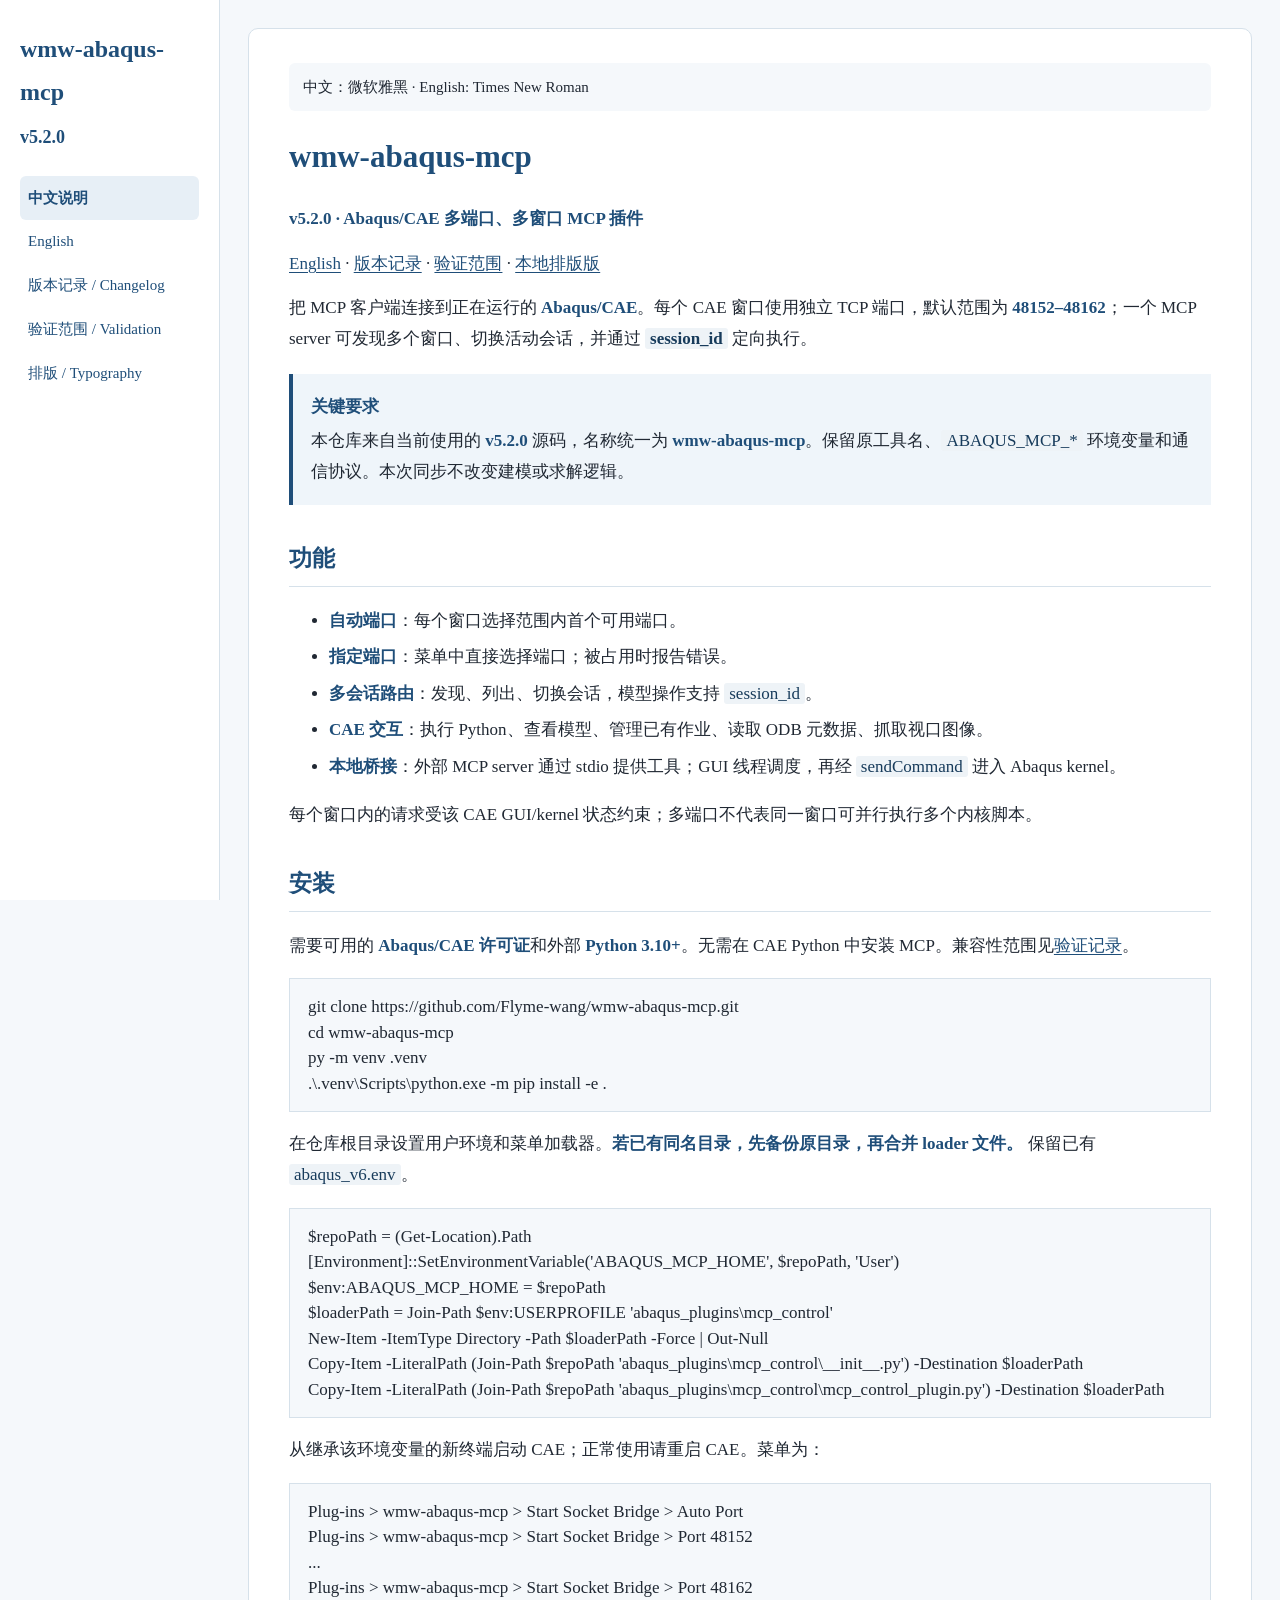
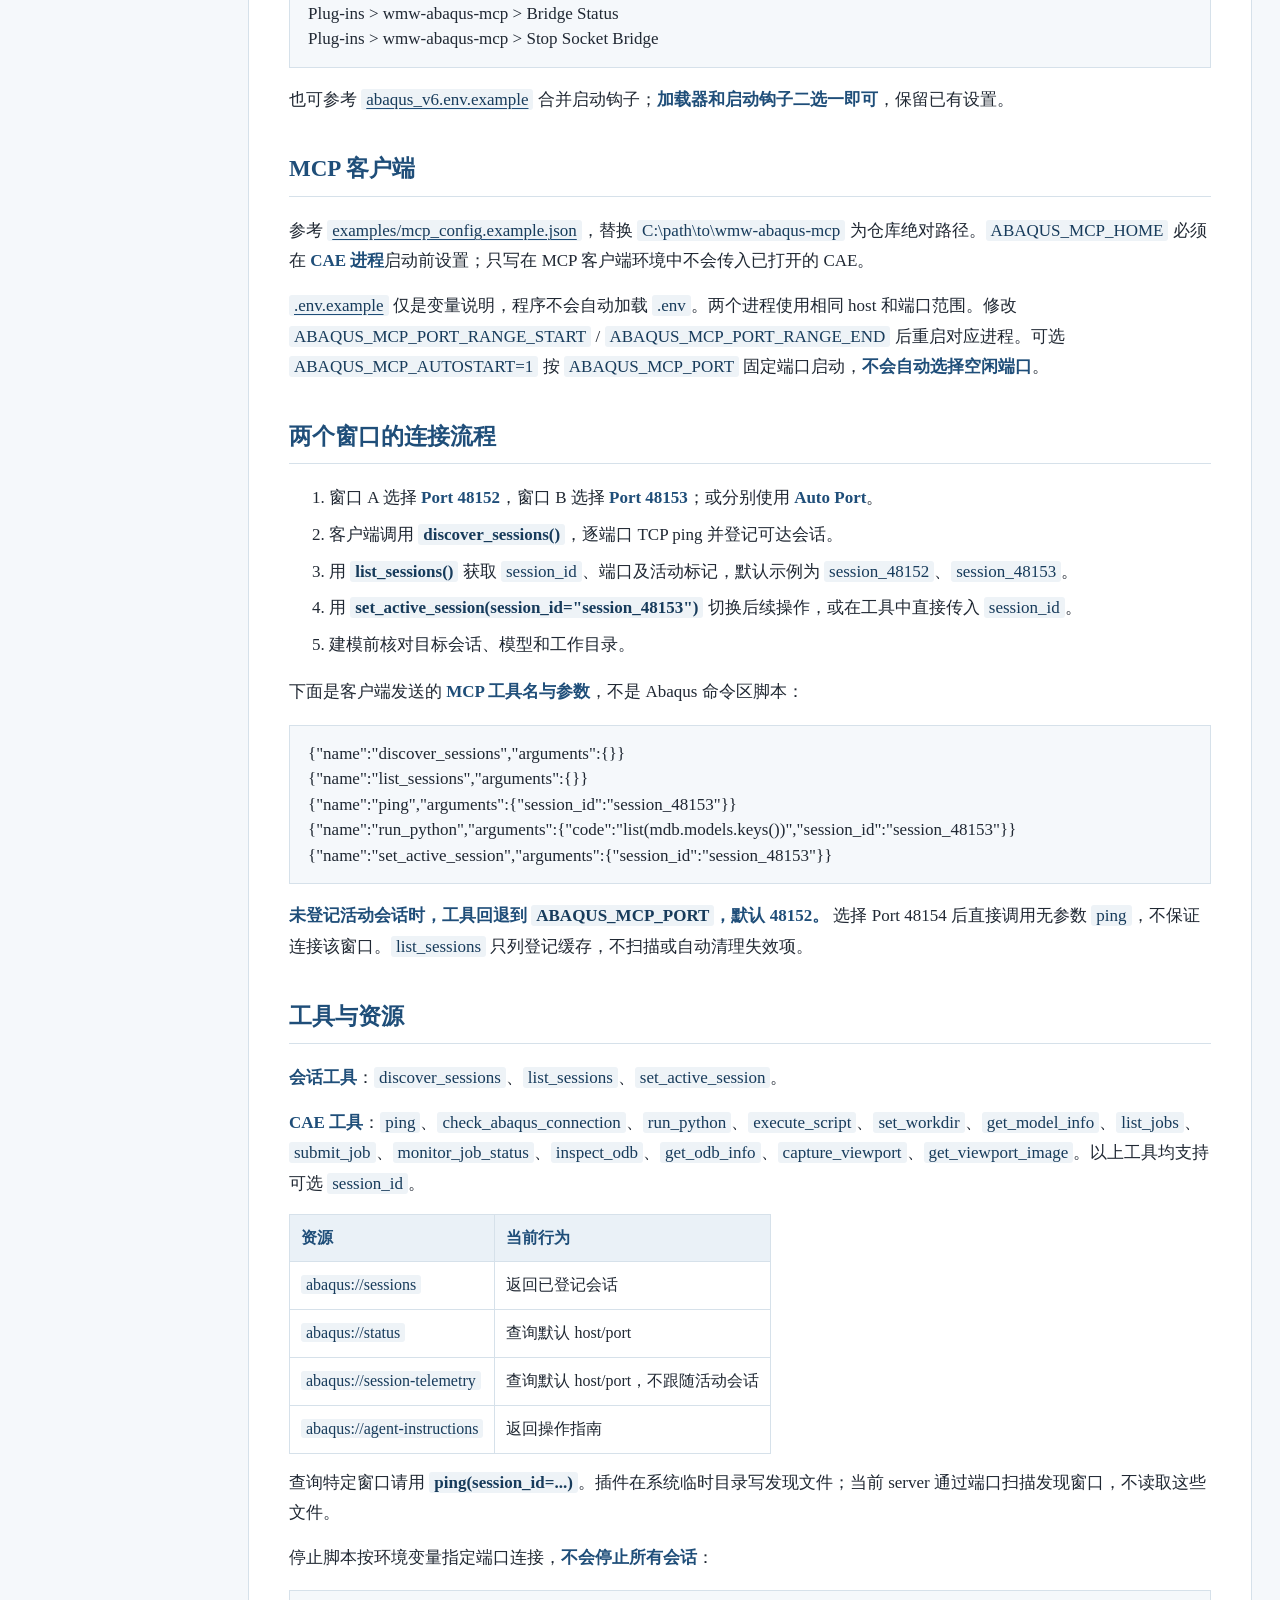
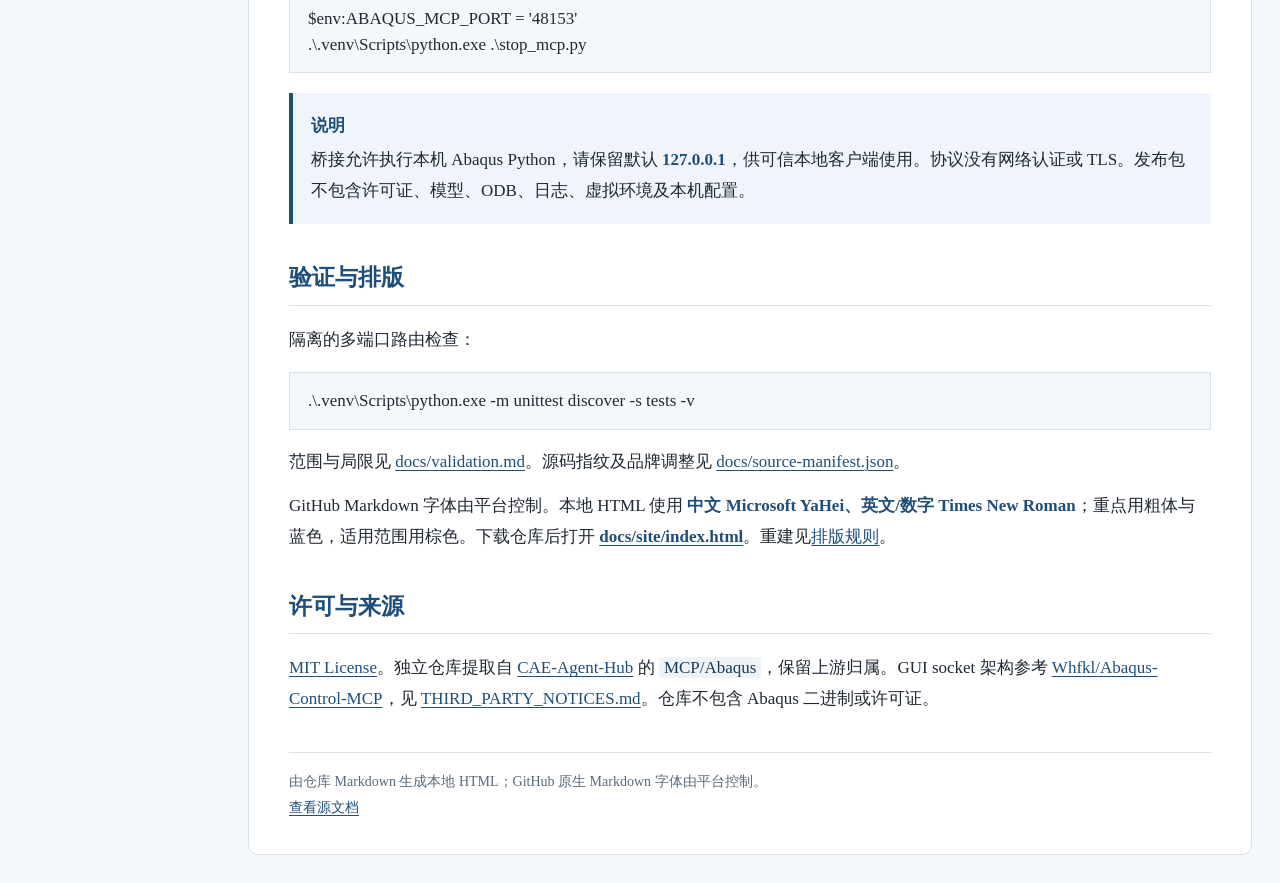
==== docs/site/index.html @ 52c3ad5c "Publish wmw-abaqus-mcp v5.2.0 multi-port bridge" ====
<!doctype html>
<html lang="zh-CN"><head><meta charset="utf-8"><meta name="viewport" content="width=device-width,initial-scale=1">
<title>wmw-abaqus-mcp</title><link rel="stylesheet" href="../assets/publication.css"></head>
<body><div class="layout"><nav aria-label="Documentation"><div class="brand latin">wmw-abaqus-mcp<br><span class="version">v5.2.0</span></div><a class="active" aria-current="page" href="index.html"><span class="han">中文说明</span></a><a href="english.html">English</a><a href="changelog.html"><span class="han">版本记录</span> / Changelog</a><a href="validation.html"><span class="han">验证范围</span> / Validation</a><a href="publication-style.html"><span class="han">排版</span> / Typography</a></nav>
<main><div class="font-samples"><span id="font-zh-sample" class="han">中文：微软雅黑</span> · <span id="font-en-sample" class="latin">English: Times New Roman</span></div><h1 id="wmw-abaqus-mcp">wmw-abaqus-mcp</h1>
<p><strong>v5.2.0 · Abaqus/CAE <span class="han">多端口、多窗口</span> MCP <span class="han">插件</span></strong></p>
<p><a href="english.html">English</a> · <a href="changelog.html"><span class="han">版本记录</span></a> · <a href="validation.html"><span class="han">验证范围</span></a> · <a href="index.html"><span class="han">本地排版版</span></a></p>
<p><span class="han">把</span> MCP <span class="han">客户端连接到正在运行的</span> <strong>Abaqus/CAE</strong><span class="han">。每个</span> CAE <span class="han">窗口使用独立</span> TCP <span class="han">端口，默认范围为</span> <strong>48152–48162</strong><span class="han">；一个</span> MCP server <span class="han">可发现多个窗口、切换活动会话，并通过</span> <strong><code>session_id</code></strong> <span class="han">定向执行。</span></p>
<blockquote class="callout important"><p><span class="callout-label"><span class="han">关键要求</span></span><span class="han">本仓库来自当前使用的</span> <strong>v5.2.0</strong> <span class="han">源码，名称统一为</span> <strong>wmw-abaqus-mcp</strong><span class="han">。保留原工具名、</span><code>ABAQUS_MCP_*</code> <span class="han">环境变量和通信协议。本次同步不改变建模或求解逻辑。</span></p>
</blockquote>
<h2 id="功能"><span class="han">功能</span></h2>
<ul>
<li><strong><span class="han">自动端口</span></strong><span class="han">：每个窗口选择范围内首个可用端口。</span></li>
<li><strong><span class="han">指定端口</span></strong><span class="han">：菜单中直接选择端口；被占用时报告错误。</span></li>
<li><strong><span class="han">多会话路由</span></strong><span class="han">：发现、列出、切换会话，模型操作支持</span> <code>session_id</code><span class="han">。</span></li>
<li><strong>CAE <span class="han">交互</span></strong><span class="han">：执行</span> Python<span class="han">、查看模型、管理已有作业、读取</span> ODB <span class="han">元数据、抓取视口图像。</span></li>
<li><strong><span class="han">本地桥接</span></strong><span class="han">：外部</span> MCP server <span class="han">通过</span> stdio <span class="han">提供工具；</span>GUI <span class="han">线程调度，再经</span> <code>sendCommand</code> <span class="han">进入</span> Abaqus kernel<span class="han">。</span></li>
</ul>
<p><span class="han">每个窗口内的请求受该</span> CAE GUI/kernel <span class="han">状态约束；多端口不代表同一窗口可并行执行多个内核脚本。</span></p>
<h2 id="安装"><span class="han">安装</span></h2>
<p><span class="han">需要可用的</span> <strong>Abaqus/CAE <span class="han">许可证</span></strong><span class="han">和外部</span> <strong>Python 3.10+</strong><span class="han">。无需在</span> CAE Python <span class="han">中安装</span> MCP<span class="han">。兼容性范围见</span><a href="validation.html"><span class="han">验证记录</span></a><span class="han">。</span></p>
<pre><code class="language-powershell">git clone https://github.com/Flyme-wang/wmw-abaqus-mcp.git
cd wmw-abaqus-mcp
py -m venv .venv
.\.venv\Scripts\python.exe -m pip install -e .
</code></pre>
<p><span class="han">在仓库根目录设置用户环境和菜单加载器。</span><strong><span class="han">若已有同名目录，先备份原目录，再合并</span> loader <span class="han">文件。</span></strong> <span class="han">保留已有</span> <code>abaqus_v6.env</code><span class="han">。</span></p>
<pre><code class="language-powershell">$repoPath = (Get-Location).Path
[Environment]::SetEnvironmentVariable('ABAQUS_MCP_HOME', $repoPath, 'User')
$env:ABAQUS_MCP_HOME = $repoPath
$loaderPath = Join-Path $env:USERPROFILE 'abaqus_plugins\mcp_control'
New-Item -ItemType Directory -Path $loaderPath -Force | Out-Null
Copy-Item -LiteralPath (Join-Path $repoPath 'abaqus_plugins\mcp_control\__init__.py') -Destination $loaderPath
Copy-Item -LiteralPath (Join-Path $repoPath 'abaqus_plugins\mcp_control\mcp_control_plugin.py') -Destination $loaderPath
</code></pre>
<p><span class="han">从继承该环境变量的新终端启动</span> CAE<span class="han">；正常使用请重启</span> CAE<span class="han">。菜单为：</span></p>
<pre><code class="language-text">Plug-ins &gt; wmw-abaqus-mcp &gt; Start Socket Bridge &gt; Auto Port
Plug-ins &gt; wmw-abaqus-mcp &gt; Start Socket Bridge &gt; Port 48152
...
Plug-ins &gt; wmw-abaqus-mcp &gt; Start Socket Bridge &gt; Port 48162
Plug-ins &gt; wmw-abaqus-mcp &gt; Bridge Status
Plug-ins &gt; wmw-abaqus-mcp &gt; Stop Socket Bridge
</code></pre>
<p><span class="han">也可参考</span> <a href="../../abaqus_v6.env.example"><code>abaqus_v6.env.example</code></a> <span class="han">合并启动钩子；</span><strong><span class="han">加载器和启动钩子二选一即可</span></strong><span class="han">，保留已有设置。</span></p>
<h2 id="mcp-客户端">MCP <span class="han">客户端</span></h2>
<p><span class="han">参考</span> <a href="../../examples/mcp_config.example.json"><code>examples/mcp_config.example.json</code></a><span class="han">，替换</span> <code>C:\path\to\wmw-abaqus-mcp</code> <span class="han">为仓库绝对路径。</span><code>ABAQUS_MCP_HOME</code> <span class="han">必须在</span> <strong>CAE <span class="han">进程</span></strong><span class="han">启动前设置；只写在</span> MCP <span class="han">客户端环境中不会传入已打开的</span> CAE<span class="han">。</span></p>
<p><a href="../../.env.example"><code>.env.example</code></a> <span class="han">仅是变量说明，程序不会自动加载</span> <code>.env</code><span class="han">。两个进程使用相同</span> host <span class="han">和端口范围。修改</span> <code>ABAQUS_MCP_PORT_RANGE_START</code> / <code>ABAQUS_MCP_PORT_RANGE_END</code> <span class="han">后重启对应进程。可选</span> <code>ABAQUS_MCP_AUTOSTART=1</code> <span class="han">按</span> <code>ABAQUS_MCP_PORT</code> <span class="han">固定端口启动，</span><strong><span class="han">不会自动选择空闲端口</span></strong><span class="han">。</span></p>
<h2 id="两个窗口的连接流程"><span class="han">两个窗口的连接流程</span></h2>
<ol>
<li><span class="han">窗口</span> A <span class="han">选择</span> <strong>Port 48152</strong><span class="han">，窗口</span> B <span class="han">选择</span> <strong>Port 48153</strong><span class="han">；或分别使用</span> <strong>Auto Port</strong><span class="han">。</span></li>
<li><span class="han">客户端调用</span> <strong><code>discover_sessions()</code></strong><span class="han">，逐端口</span> TCP ping <span class="han">并登记可达会话。</span></li>
<li><span class="han">用</span> <strong><code>list_sessions()</code></strong> <span class="han">获取</span> <code>session_id</code><span class="han">、端口及活动标记，默认示例为</span> <code>session_48152</code><span class="han">、</span><code>session_48153</code><span class="han">。</span></li>
<li><span class="han">用</span> <strong><code>set_active_session(session_id=&quot;session_48153&quot;)</code></strong> <span class="han">切换后续操作，或在工具中直接传入</span> <code>session_id</code><span class="han">。</span></li>
<li><span class="han">建模前核对目标会话、模型和工作目录。</span></li>
</ol>
<p><span class="han">下面是客户端发送的</span> <strong>MCP <span class="han">工具名与参数</span></strong><span class="han">，不是</span> Abaqus <span class="han">命令区脚本：</span></p>
<pre><code class="language-json">{&quot;name&quot;:&quot;discover_sessions&quot;,&quot;arguments&quot;:{}}
{&quot;name&quot;:&quot;list_sessions&quot;,&quot;arguments&quot;:{}}
{&quot;name&quot;:&quot;ping&quot;,&quot;arguments&quot;:{&quot;session_id&quot;:&quot;session_48153&quot;}}
{&quot;name&quot;:&quot;run_python&quot;,&quot;arguments&quot;:{&quot;code&quot;:&quot;list(mdb.models.keys())&quot;,&quot;session_id&quot;:&quot;session_48153&quot;}}
{&quot;name&quot;:&quot;set_active_session&quot;,&quot;arguments&quot;:{&quot;session_id&quot;:&quot;session_48153&quot;}}
</code></pre>
<p><strong><span class="han">未登记活动会话时，工具回退到</span> <code>ABAQUS_MCP_PORT</code><span class="han">，默认</span> 48152<span class="han">。</span></strong> <span class="han">选择</span> Port 48154 <span class="han">后直接调用无参数</span> <code>ping</code><span class="han">，不保证连接该窗口。</span><code>list_sessions</code> <span class="han">只列登记缓存，不扫描或自动清理失效项。</span></p>
<h2 id="工具与资源"><span class="han">工具与资源</span></h2>
<p><strong><span class="han">会话工具</span></strong><span class="han">：</span><code>discover_sessions</code><span class="han">、</span><code>list_sessions</code><span class="han">、</span><code>set_active_session</code><span class="han">。</span></p>
<p><strong>CAE <span class="han">工具</span></strong><span class="han">：</span><code>ping</code><span class="han">、</span><code>check_abaqus_connection</code><span class="han">、</span><code>run_python</code><span class="han">、</span><code>execute_script</code><span class="han">、</span><code>set_workdir</code><span class="han">、</span><code>get_model_info</code><span class="han">、</span><code>list_jobs</code><span class="han">、</span><code>submit_job</code><span class="han">、</span><code>monitor_job_status</code><span class="han">、</span><code>inspect_odb</code><span class="han">、</span><code>get_odb_info</code><span class="han">、</span><code>capture_viewport</code><span class="han">、</span><code>get_viewport_image</code><span class="han">。以上工具均支持可选</span> <code>session_id</code><span class="han">。</span></p>
<table>
<thead>
<tr>
  <th><span class="han">资源</span></th>
  <th><span class="han">当前行为</span></th>
</tr>
</thead>
<tbody>
<tr>
  <td><code>abaqus://sessions</code></td>
  <td><span class="han">返回已登记会话</span></td>
</tr>
<tr>
  <td><code>abaqus://status</code></td>
  <td><span class="han">查询默认</span> host/port</td>
</tr>
<tr>
  <td><code>abaqus://session-telemetry</code></td>
  <td><span class="han">查询默认</span> host/port<span class="han">，不跟随活动会话</span></td>
</tr>
<tr>
  <td><code>abaqus://agent-instructions</code></td>
  <td><span class="han">返回操作指南</span></td>
</tr>
</tbody>
</table>
<p><span class="han">查询特定窗口请用</span> <strong><code>ping(session_id=...)</code></strong><span class="han">。插件在系统临时目录写发现文件；当前</span> server <span class="han">通过端口扫描发现窗口，不读取这些文件。</span></p>
<p><span class="han">停止脚本按环境变量指定端口连接，</span><strong><span class="han">不会停止所有会话</span></strong><span class="han">：</span></p>
<pre><code class="language-powershell">$env:ABAQUS_MCP_PORT = '48153'
.\.venv\Scripts\python.exe .\stop_mcp.py
</code></pre>
<blockquote class="callout note"><p><span class="callout-label"><span class="han">说明</span></span><span class="han">桥接允许执行本机</span> Abaqus Python<span class="han">，请保留默认</span> <strong>127.0.0.1</strong><span class="han">，供可信本地客户端使用。协议没有网络认证或</span> TLS<span class="han">。发布包不包含许可证、模型、</span>ODB<span class="han">、日志、虚拟环境及本机配置。</span></p>
</blockquote>
<h2 id="验证与排版"><span class="han">验证与排版</span></h2>
<p><span class="han">隔离的多端口路由检查：</span></p>
<pre><code class="language-powershell">.\.venv\Scripts\python.exe -m unittest discover -s tests -v
</code></pre>
<p><span class="han">范围与局限见</span> <a href="validation.html">docs/validation.md</a><span class="han">。源码指纹及品牌调整见</span> <a href="../source-manifest.json">docs/source-manifest.json</a><span class="han">。</span></p>
<p>GitHub Markdown <span class="han">字体由平台控制。本地</span> HTML <span class="han">使用</span> <strong><span class="han">中文</span> Microsoft YaHei<span class="han">、英文</span>/<span class="han">数字</span> Times New Roman</strong><span class="han">；重点用粗体与蓝色，适用范围用棕色。下载仓库后打开</span> <strong><a href="index.html">docs/site/index.html</a></strong><span class="han">。重建见</span><a href="publication-style.html"><span class="han">排版规则</span></a><span class="han">。</span></p>
<h2 id="许可与来源"><span class="han">许可与来源</span></h2>
<p><a href="../../LICENSE">MIT License</a><span class="han">。独立仓库提取自</span> <a href="https://github.com/Cai-aa/CAE-Agent-Hub">CAE-Agent-Hub</a> <span class="han">的</span> <code>MCP/Abaqus</code><span class="han">，保留上游归属。</span>GUI socket <span class="han">架构参考</span> <a href="https://github.com/Whfkl/Abaqus-Control-MCP">Whfkl/Abaqus-Control-MCP</a><span class="han">，见</span> <a href="../../THIRD_PARTY_NOTICES.md">THIRD_PARTY_NOTICES.md</a><span class="han">。仓库不包含</span> Abaqus <span class="han">二进制或许可证。</span></p>

<footer><span class="han">由仓库</span> Markdown <span class="han">生成本地</span> HTML<span class="han">；</span>GitHub <span class="han">原生</span> Markdown <span class="han">字体由平台控制。</span><br><a href="../../README.md"><span class="han">查看源文档</span></a></footer></main></div></body></html>
---- docs/assets/publication.css ----
:root {
  --ink: #202833;
  --key: #1F4E79;
  --condition: #8A5700;
  --line: #D6E1EA;
  --paper: #FFFFFF;
}
* { box-sizing: border-box; }
html { scroll-behavior: smooth; }
body {
  margin: 0;
  color: var(--ink);
  background: #F5F8FB;
  font-family: "Times New Roman", "Microsoft YaHei", "微软雅黑", serif;
  font-size: 17px;
  line-height: 1.8;
}
.han { font-family: "Microsoft YaHei", "微软雅黑", sans-serif; }
.latin { font-family: "Times New Roman", serif; }
strong { font-weight: 700; color: var(--key); }
a { color: var(--key); text-decoration-thickness: 1px; text-underline-offset: 3px; }
a:hover { color: #123550; }
.layout { display: flex; max-width: 1460px; margin: auto; align-items: flex-start; }
nav {
  position: sticky;
  top: 0;
  width: 220px;
  flex: 0 0 220px;
  height: 100vh;
  padding: 28px 20px;
  border-right: 1px solid var(--line);
  background: var(--paper);
  overflow-y: auto;
}
nav .brand { font-size: 24px; font-weight: 700; color: var(--key); margin-bottom: 18px; }
.version { font-size: 18px; }
nav a { display: block; padding: 8px; font-size: 15px; text-decoration: none; border-radius: 6px; }
nav a.active { background: #E7EFF6; font-weight: 700; }
main {
  min-width: 0;
  flex: 1;
  max-width: 1160px;
  margin: 28px;
  padding: 34px 40px;
  background: var(--paper);
  border: 1px solid var(--line);
  border-radius: 10px;
}
h1 { font-size: 31px; line-height: 1.45; color: var(--key); margin: 0 0 24px; font-weight: 700; }
h2 { font-size: 23px; line-height: 1.5; margin-top: 36px; padding-bottom: 9px; border-bottom: 1px solid var(--line); color: var(--key); }
h3 { font-size: 19px; margin-top: 24px; color: var(--key); }
p { margin: 14px 0; }
li { margin: 6px 0; }
img { max-width: 100%; height: auto; }
table { width: 100%; border-collapse: collapse; font-size: 16px; display: block; overflow-x: auto; }
th, td { border: 1px solid var(--line); padding: 9px 11px; vertical-align: top; }
th { background: #EAF1F7; color: var(--key); font-weight: 700; text-align: left; }
pre, code, kbd { font-family: "Times New Roman", "Microsoft YaHei", "微软雅黑", serif; }
code { color: #173B5B; background: #EEF3F7; padding: 1px 5px; border-radius: 3px; overflow-wrap: anywhere; }
pre { padding: 15px 18px; border: 1px solid var(--line); background: #F5F8FB; line-height: 1.5; overflow-x: auto; white-space: pre; }
pre code { background: transparent; padding: 0; color: var(--ink); overflow-wrap: normal; }
blockquote { margin: 20px 0; padding: 10px 18px; border-left: 4px solid var(--key); background: #EFF5FA; }
blockquote p { margin: 8px 0; }
.callout-label { display: block; font-weight: 700; color: var(--key); margin-bottom: 3px; }
.callout.warning, .callout.caution { border-color: var(--condition); background: #FFF8EB; }
.callout.warning .callout-label, .callout.caution .callout-label { color: var(--condition); }
.callout.warning strong, .callout.caution strong { color: var(--condition); }
.condition { color: var(--condition); font-weight: 700; }
footer { border-top: 1px solid var(--line); margin-top: 38px; padding-top: 16px; color: #596A7A; font-size: 14px; }
.font-samples { margin: 0 0 24px; padding: 10px 14px; background: #F5F8FB; border-radius: 6px; font-size: 15px; }
@media (max-width: 800px) {
  .layout { display: block; }
  nav { width: 100%; height: auto; position: relative; padding: 16px; border-right: 0; border-bottom: 1px solid var(--line); }
  nav a { display: inline-block; }
  main { margin: 12px; padding: 22px 18px; }
  h1 { font-size: 25px; overflow-wrap: anywhere; }
}
@media print {
  body { background: white; }
  nav { display: none; }
  main { border: 0; margin: 0; padding: 0; max-width: none; }
  a { text-decoration: none; }
  pre { white-space: pre-wrap; }
}
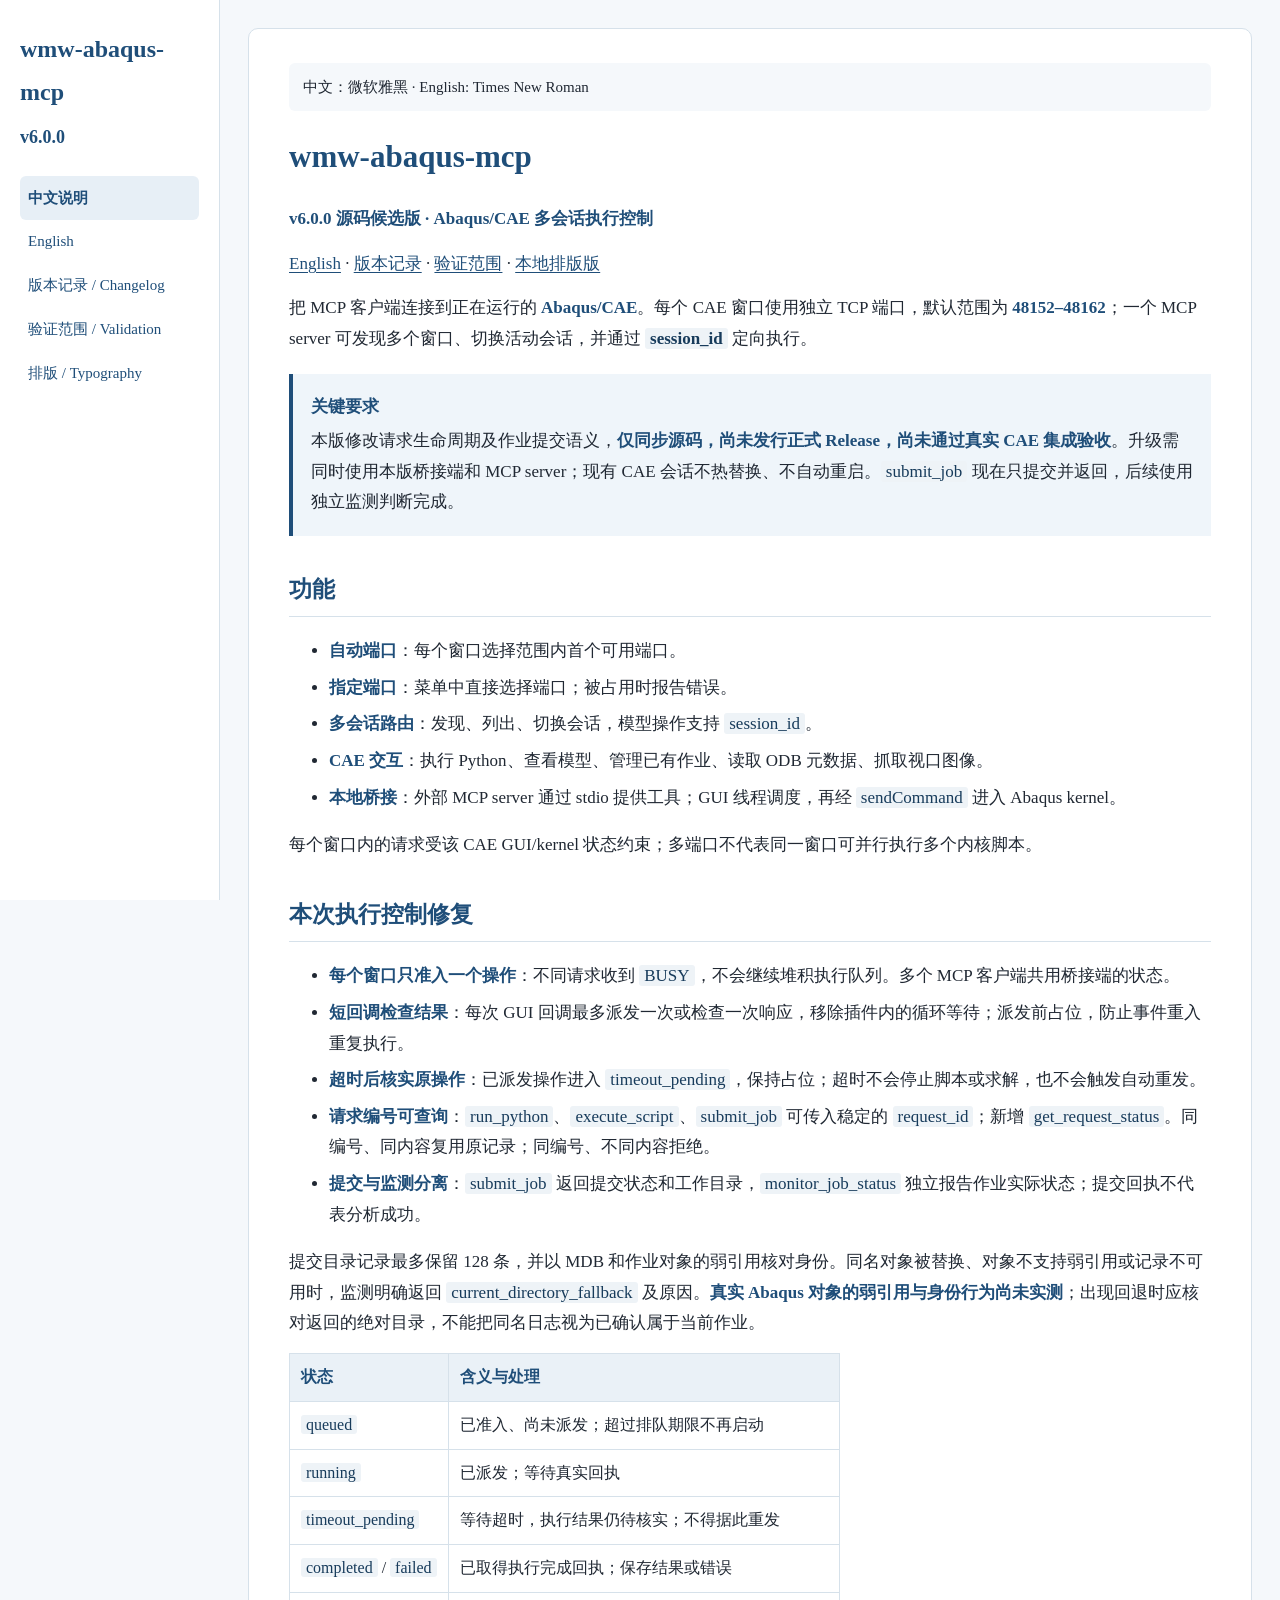
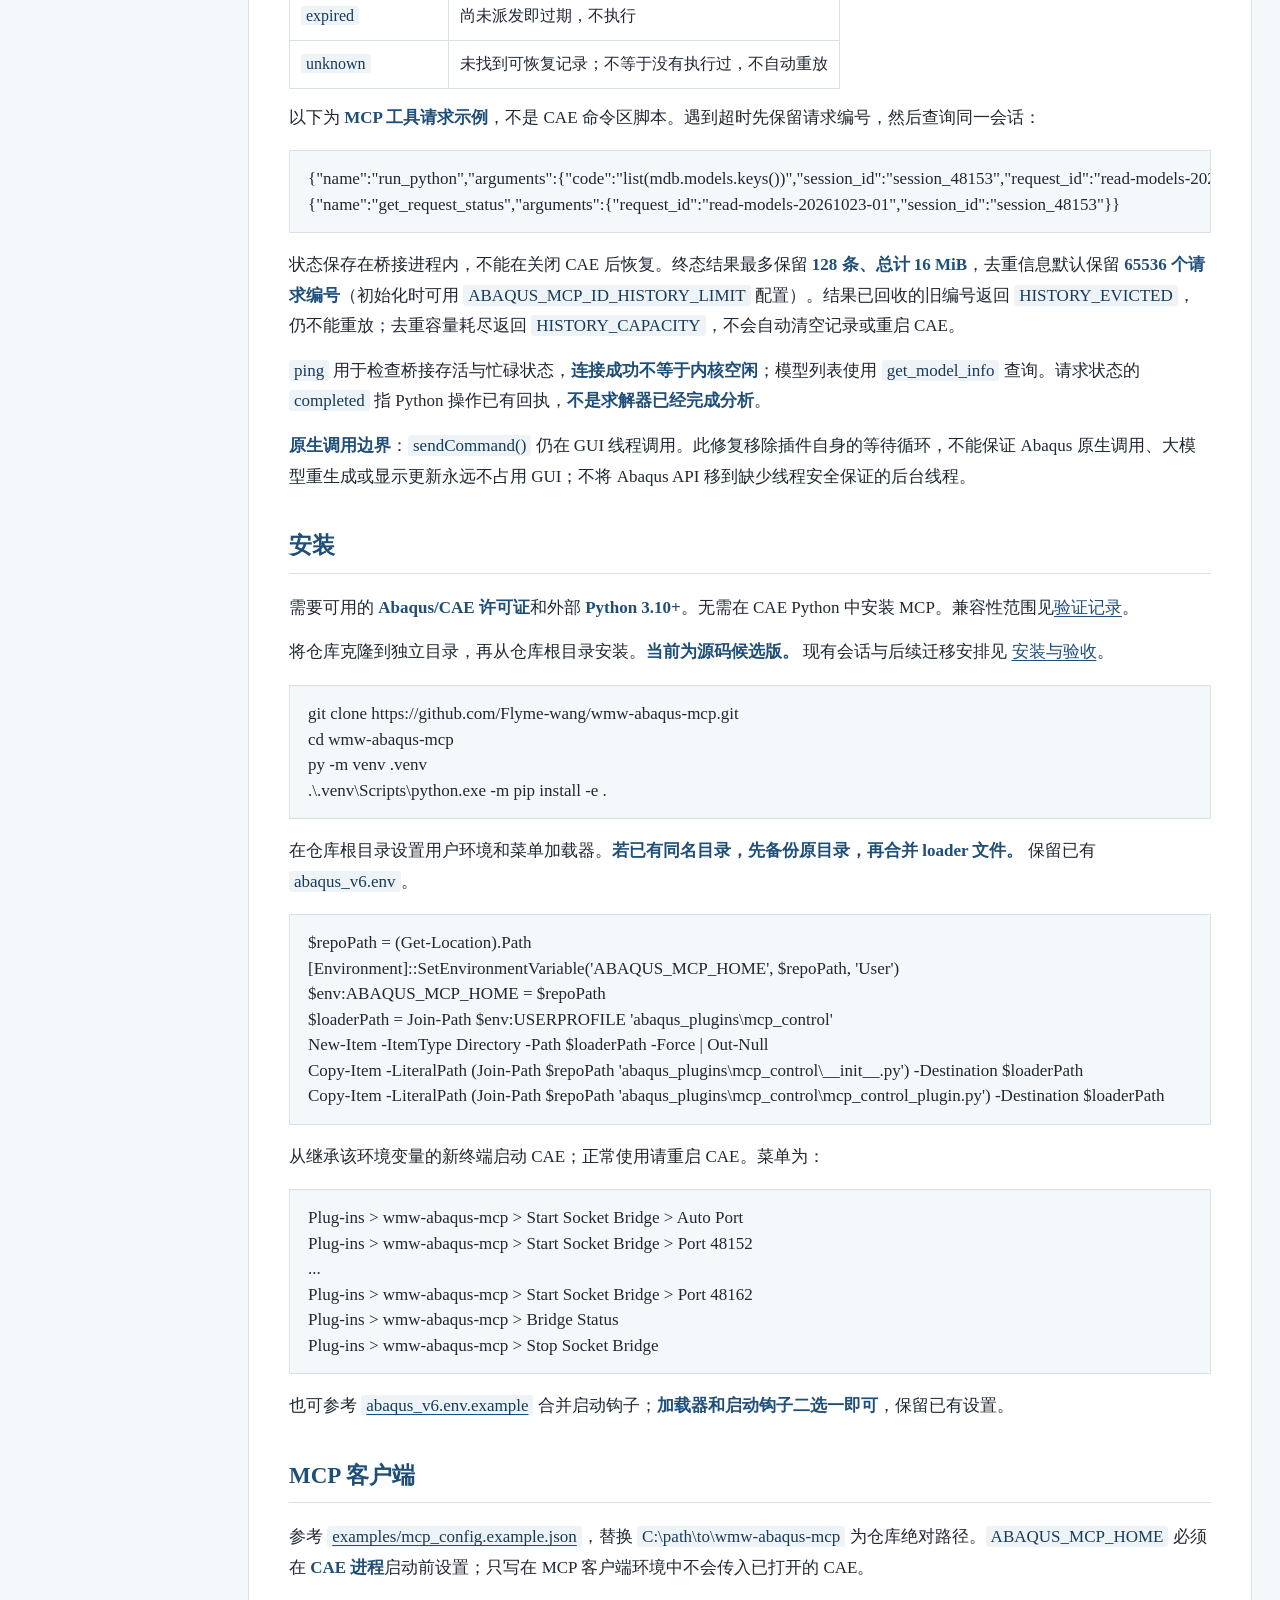
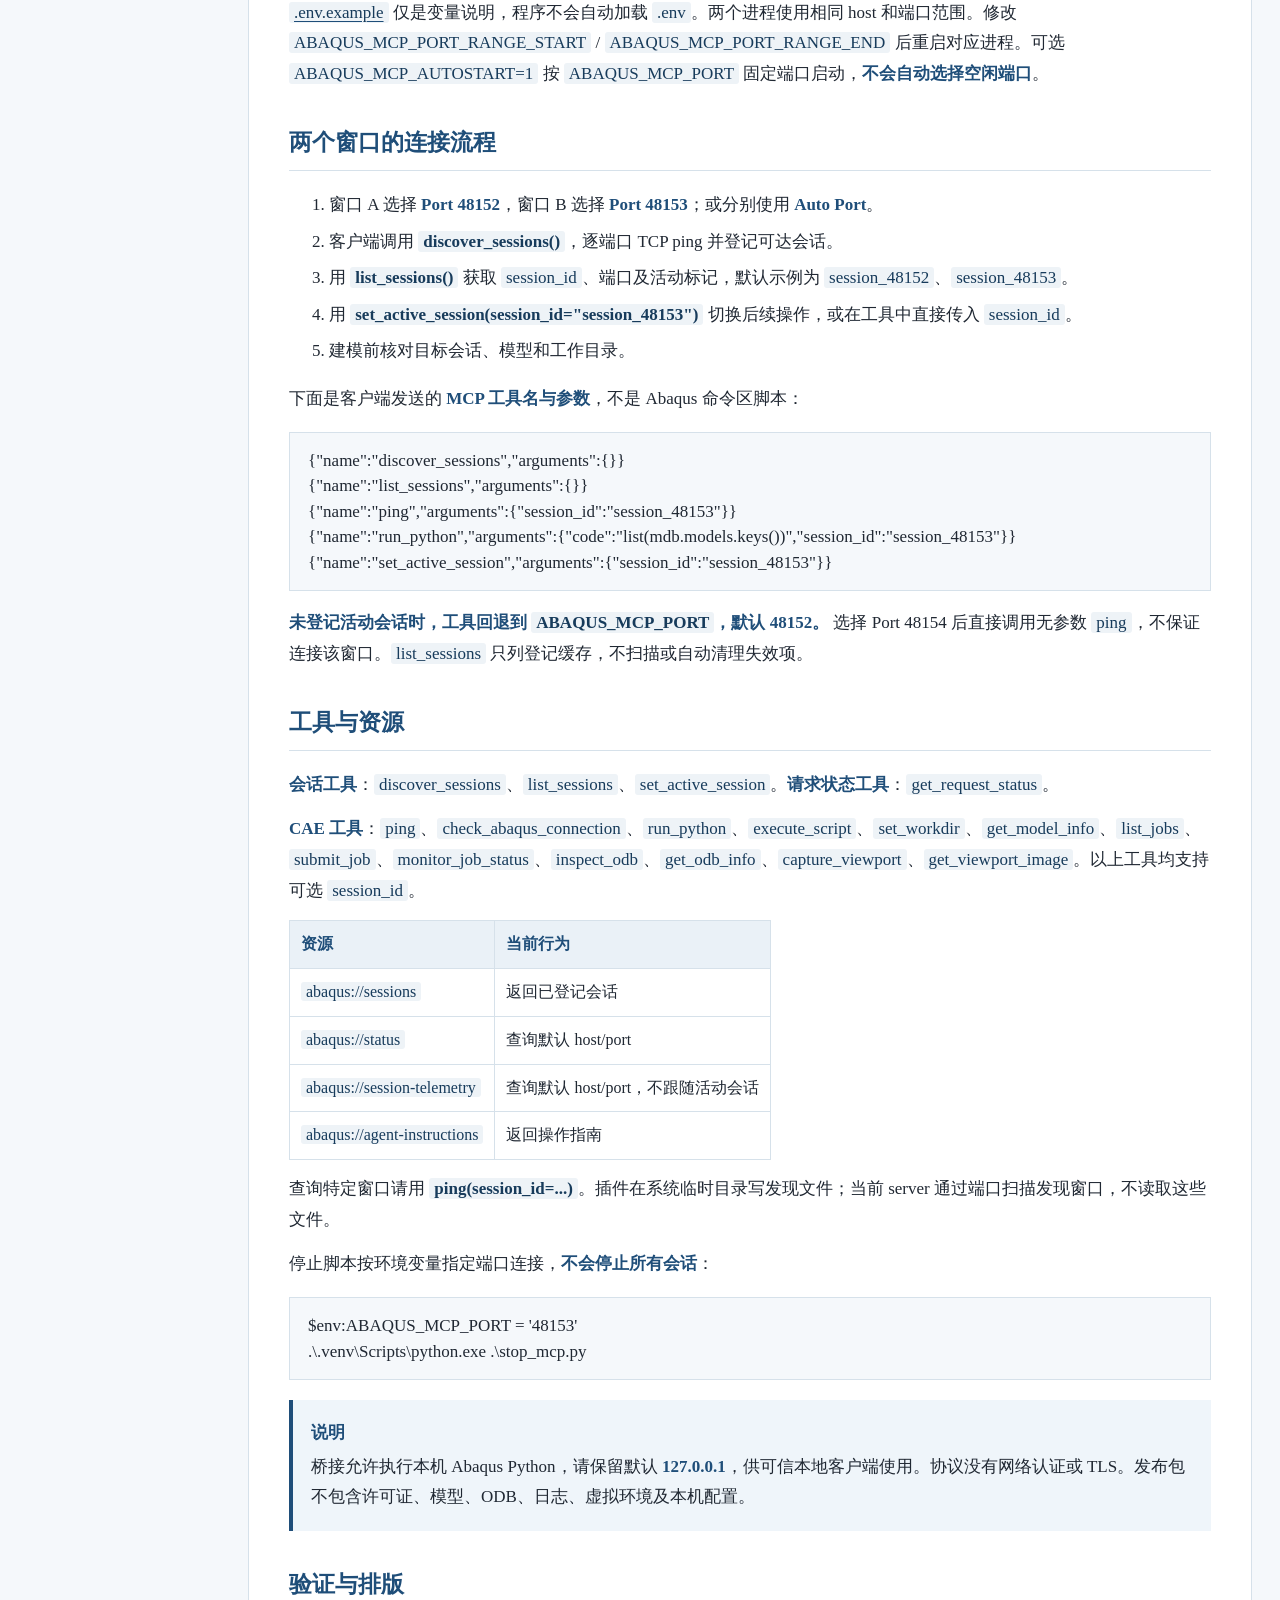
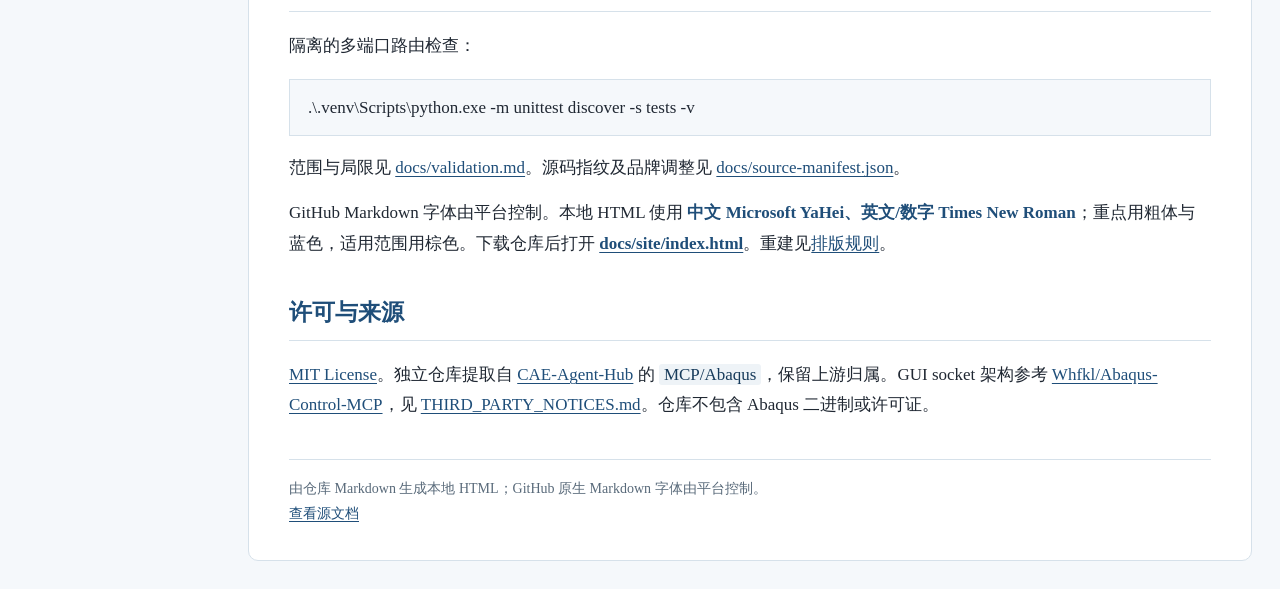
==== commit bccdbdb7: "Fix per-session Abaqus execution control and timeout recovery" ====
--- a/docs/site/index.html
+++ b/docs/site/index.html
@@ -1,12 +1,12 @@
 <!doctype html>
 <html lang="zh-CN"><head><meta charset="utf-8"><meta name="viewport" content="width=device-width,initial-scale=1">
 <title>wmw-abaqus-mcp</title><link rel="stylesheet" href="../assets/publication.css"></head>
-<body><div class="layout"><nav aria-label="Documentation"><div class="brand latin">wmw-abaqus-mcp<br><span class="version">v5.2.0</span></div><a class="active" aria-current="page" href="index.html"><span class="han">中文说明</span></a><a href="english.html">English</a><a href="changelog.html"><span class="han">版本记录</span> / Changelog</a><a href="validation.html"><span class="han">验证范围</span> / Validation</a><a href="publication-style.html"><span class="han">排版</span> / Typography</a></nav>
+<body><div class="layout"><nav aria-label="Documentation"><div class="brand latin">wmw-abaqus-mcp<br><span class="version">v6.0.0</span></div><a class="active" aria-current="page" href="index.html"><span class="han">中文说明</span></a><a href="english.html">English</a><a href="changelog.html"><span class="han">版本记录</span> / Changelog</a><a href="validation.html"><span class="han">验证范围</span> / Validation</a><a href="publication-style.html"><span class="han">排版</span> / Typography</a></nav>
 <main><div class="font-samples"><span id="font-zh-sample" class="han">中文：微软雅黑</span> · <span id="font-en-sample" class="latin">English: Times New Roman</span></div><h1 id="wmw-abaqus-mcp">wmw-abaqus-mcp</h1>
-<p><strong>v5.2.0 · Abaqus/CAE <span class="han">多端口、多窗口</span> MCP <span class="han">插件</span></strong></p>
+<p><strong>v6.0.0 <span class="han">源码候选版</span> · Abaqus/CAE <span class="han">多会话执行控制</span></strong></p>
 <p><a href="english.html">English</a> · <a href="changelog.html"><span class="han">版本记录</span></a> · <a href="validation.html"><span class="han">验证范围</span></a> · <a href="index.html"><span class="han">本地排版版</span></a></p>
 <p><span class="han">把</span> MCP <span class="han">客户端连接到正在运行的</span> <strong>Abaqus/CAE</strong><span class="han">。每个</span> CAE <span class="han">窗口使用独立</span> TCP <span class="han">端口，默认范围为</span> <strong>48152–48162</strong><span class="han">；一个</span> MCP server <span class="han">可发现多个窗口、切换活动会话，并通过</span> <strong><code>session_id</code></strong> <span class="han">定向执行。</span></p>
-<blockquote class="callout important"><p><span class="callout-label"><span class="han">关键要求</span></span><span class="han">本仓库来自当前使用的</span> <strong>v5.2.0</strong> <span class="han">源码，名称统一为</span> <strong>wmw-abaqus-mcp</strong><span class="han">。保留原工具名、</span><code>ABAQUS_MCP_*</code> <span class="han">环境变量和通信协议。本次同步不改变建模或求解逻辑。</span></p>
+<blockquote class="callout important"><p><span class="callout-label"><span class="han">关键要求</span></span><span class="han">本版修改请求生命周期及作业提交语义，</span><strong><span class="han">仅同步源码，尚未发行正式</span> Release<span class="han">，尚未通过真实</span> CAE <span class="han">集成验收</span></strong><span class="han">。升级需同时使用本版桥接端和</span> MCP server<span class="han">；现有</span> CAE <span class="han">会话不热替换、不自动重启。</span><code>submit_job</code> <span class="han">现在只提交并返回，后续使用独立监测判断完成。</span></p>
 </blockquote>
 <h2 id="功能"><span class="han">功能</span></h2>
 <ul>
@@ -17,8 +17,59 @@
 <li><strong><span class="han">本地桥接</span></strong><span class="han">：外部</span> MCP server <span class="han">通过</span> stdio <span class="han">提供工具；</span>GUI <span class="han">线程调度，再经</span> <code>sendCommand</code> <span class="han">进入</span> Abaqus kernel<span class="han">。</span></li>
 </ul>
 <p><span class="han">每个窗口内的请求受该</span> CAE GUI/kernel <span class="han">状态约束；多端口不代表同一窗口可并行执行多个内核脚本。</span></p>
+<h2 id="本次执行控制修复"><span class="han">本次执行控制修复</span></h2>
+<ul>
+<li><strong><span class="han">每个窗口只准入一个操作</span></strong><span class="han">：不同请求收到</span> <code>BUSY</code><span class="han">，不会继续堆积执行队列。多个</span> MCP <span class="han">客户端共用桥接端的状态。</span></li>
+<li><strong><span class="han">短回调检查结果</span></strong><span class="han">：每次</span> GUI <span class="han">回调最多派发一次或检查一次响应，移除插件内的循环等待；派发前占位，防止事件重入重复执行。</span></li>
+<li><strong><span class="han">超时后核实原操作</span></strong><span class="han">：已派发操作进入</span> <code>timeout_pending</code><span class="han">，保持占位；超时不会停止脚本或求解，也不会触发自动重发。</span></li>
+<li><strong><span class="han">请求编号可查询</span></strong><span class="han">：</span><code>run_python</code><span class="han">、</span><code>execute_script</code><span class="han">、</span><code>submit_job</code> <span class="han">可传入稳定的</span> <code>request_id</code><span class="han">；新增</span> <code>get_request_status</code><span class="han">。同编号、同内容复用原记录；同编号、不同内容拒绝。</span></li>
+<li><strong><span class="han">提交与监测分离</span></strong><span class="han">：</span><code>submit_job</code> <span class="han">返回提交状态和工作目录，</span><code>monitor_job_status</code> <span class="han">独立报告作业实际状态；提交回执不代表分析成功。</span></li>
+</ul>
+<p><span class="han">提交目录记录最多保留</span> 128 <span class="han">条，并以</span> MDB <span class="han">和作业对象的弱引用核对身份。同名对象被替换、对象不支持弱引用或记录不可用时，监测明确返回</span> <code>current_directory_fallback</code> <span class="han">及原因。</span><strong><span class="han">真实</span> Abaqus <span class="han">对象的弱引用与身份行为尚未实测</span></strong><span class="han">；出现回退时应核对返回的绝对目录，不能把同名日志视为已确认属于当前作业。</span></p>
+<table>
+<thead>
+<tr>
+  <th><span class="han">状态</span></th>
+  <th><span class="han">含义与处理</span></th>
+</tr>
+</thead>
+<tbody>
+<tr>
+  <td><code>queued</code></td>
+  <td><span class="han">已准入、尚未派发；超过排队期限不再启动</span></td>
+</tr>
+<tr>
+  <td><code>running</code></td>
+  <td><span class="han">已派发；等待真实回执</span></td>
+</tr>
+<tr>
+  <td><code>timeout_pending</code></td>
+  <td><span class="han">等待超时，执行结果仍待核实；不得据此重发</span></td>
+</tr>
+<tr>
+  <td><code>completed</code> / <code>failed</code></td>
+  <td><span class="han">已取得执行完成回执；保存结果或错误</span></td>
+</tr>
+<tr>
+  <td><code>expired</code></td>
+  <td><span class="han">尚未派发即过期，不执行</span></td>
+</tr>
+<tr>
+  <td><code>unknown</code></td>
+  <td><span class="han">未找到可恢复记录；不等于没有执行过，不自动重放</span></td>
+</tr>
+</tbody>
+</table>
+<p><span class="han">以下为</span> <strong>MCP <span class="han">工具请求示例</span></strong><span class="han">，不是</span> CAE <span class="han">命令区脚本。遇到超时先保留请求编号，然后查询同一会话：</span></p>
+<pre><code class="language-json">{&quot;name&quot;:&quot;run_python&quot;,&quot;arguments&quot;:{&quot;code&quot;:&quot;list(mdb.models.keys())&quot;,&quot;session_id&quot;:&quot;session_48153&quot;,&quot;request_id&quot;:&quot;read-models-20261023-01&quot;}}
+{&quot;name&quot;:&quot;get_request_status&quot;,&quot;arguments&quot;:{&quot;request_id&quot;:&quot;read-models-20261023-01&quot;,&quot;session_id&quot;:&quot;session_48153&quot;}}
+</code></pre>
+<p><span class="han">状态保存在桥接进程内，不能在关闭</span> CAE <span class="han">后恢复。终态结果最多保留</span> <strong>128 <span class="han">条、总计</span> 16 MiB</strong><span class="han">，去重信息默认保留</span> <strong>65536 <span class="han">个请求编号</span></strong><span class="han">（初始化时可用</span> <code>ABAQUS_MCP_ID_HISTORY_LIMIT</code> <span class="han">配置）。结果已回收的旧编号返回</span> <code>HISTORY_EVICTED</code><span class="han">，仍不能重放；去重容量耗尽返回</span> <code>HISTORY_CAPACITY</code><span class="han">，不会自动清空记录或重启</span> CAE<span class="han">。</span></p>
+<p><code>ping</code> <span class="han">用于检查桥接存活与忙碌状态，</span><strong><span class="han">连接成功不等于内核空闲</span></strong><span class="han">；模型列表使用</span> <code>get_model_info</code> <span class="han">查询。请求状态的</span> <code>completed</code> <span class="han">指</span> Python <span class="han">操作已有回执，</span><strong><span class="han">不是求解器已经完成分析</span></strong><span class="han">。</span></p>
+<p><strong><span class="han">原生调用边界</span></strong><span class="han">：</span><code>sendCommand()</code> <span class="han">仍在</span> GUI <span class="han">线程调用。此修复移除插件自身的等待循环，不能保证</span> Abaqus <span class="han">原生调用、大模型重生成或显示更新永远不占用</span> GUI<span class="han">；不将</span> Abaqus API <span class="han">移到缺少线程安全保证的后台线程。</span></p>
 <h2 id="安装"><span class="han">安装</span></h2>
 <p><span class="han">需要可用的</span> <strong>Abaqus/CAE <span class="han">许可证</span></strong><span class="han">和外部</span> <strong>Python 3.10+</strong><span class="han">。无需在</span> CAE Python <span class="han">中安装</span> MCP<span class="han">。兼容性范围见</span><a href="validation.html"><span class="han">验证记录</span></a><span class="han">。</span></p>
+<p><span class="han">将仓库克隆到独立目录，再从仓库根目录安装。</span><strong><span class="han">当前为源码候选版。</span></strong> <span class="han">现有会话与后续迁移安排见</span> <a href="../upgrade.md"><span class="han">安装与验收</span></a><span class="han">。</span></p>
 <pre><code class="language-powershell">git clone https://github.com/Flyme-wang/wmw-abaqus-mcp.git
 cd wmw-abaqus-mcp
 py -m venv .venv
@@ -62,7 +113,7 @@
 </code></pre>
 <p><strong><span class="han">未登记活动会话时，工具回退到</span> <code>ABAQUS_MCP_PORT</code><span class="han">，默认</span> 48152<span class="han">。</span></strong> <span class="han">选择</span> Port 48154 <span class="han">后直接调用无参数</span> <code>ping</code><span class="han">，不保证连接该窗口。</span><code>list_sessions</code> <span class="han">只列登记缓存，不扫描或自动清理失效项。</span></p>
 <h2 id="工具与资源"><span class="han">工具与资源</span></h2>
-<p><strong><span class="han">会话工具</span></strong><span class="han">：</span><code>discover_sessions</code><span class="han">、</span><code>list_sessions</code><span class="han">、</span><code>set_active_session</code><span class="han">。</span></p>
+<p><strong><span class="han">会话工具</span></strong><span class="han">：</span><code>discover_sessions</code><span class="han">、</span><code>list_sessions</code><span class="han">、</span><code>set_active_session</code><span class="han">。</span><strong><span class="han">请求状态工具</span></strong><span class="han">：</span><code>get_request_status</code><span class="han">。</span></p>
 <p><strong>CAE <span class="han">工具</span></strong><span class="han">：</span><code>ping</code><span class="han">、</span><code>check_abaqus_connection</code><span class="han">、</span><code>run_python</code><span class="han">、</span><code>execute_script</code><span class="han">、</span><code>set_workdir</code><span class="han">、</span><code>get_model_info</code><span class="han">、</span><code>list_jobs</code><span class="han">、</span><code>submit_job</code><span class="han">、</span><code>monitor_job_status</code><span class="han">、</span><code>inspect_odb</code><span class="han">、</span><code>get_odb_info</code><span class="han">、</span><code>capture_viewport</code><span class="han">、</span><code>get_viewport_image</code><span class="han">。以上工具均支持可选</span> <code>session_id</code><span class="han">。</span></p>
 <table>
 <thead>
